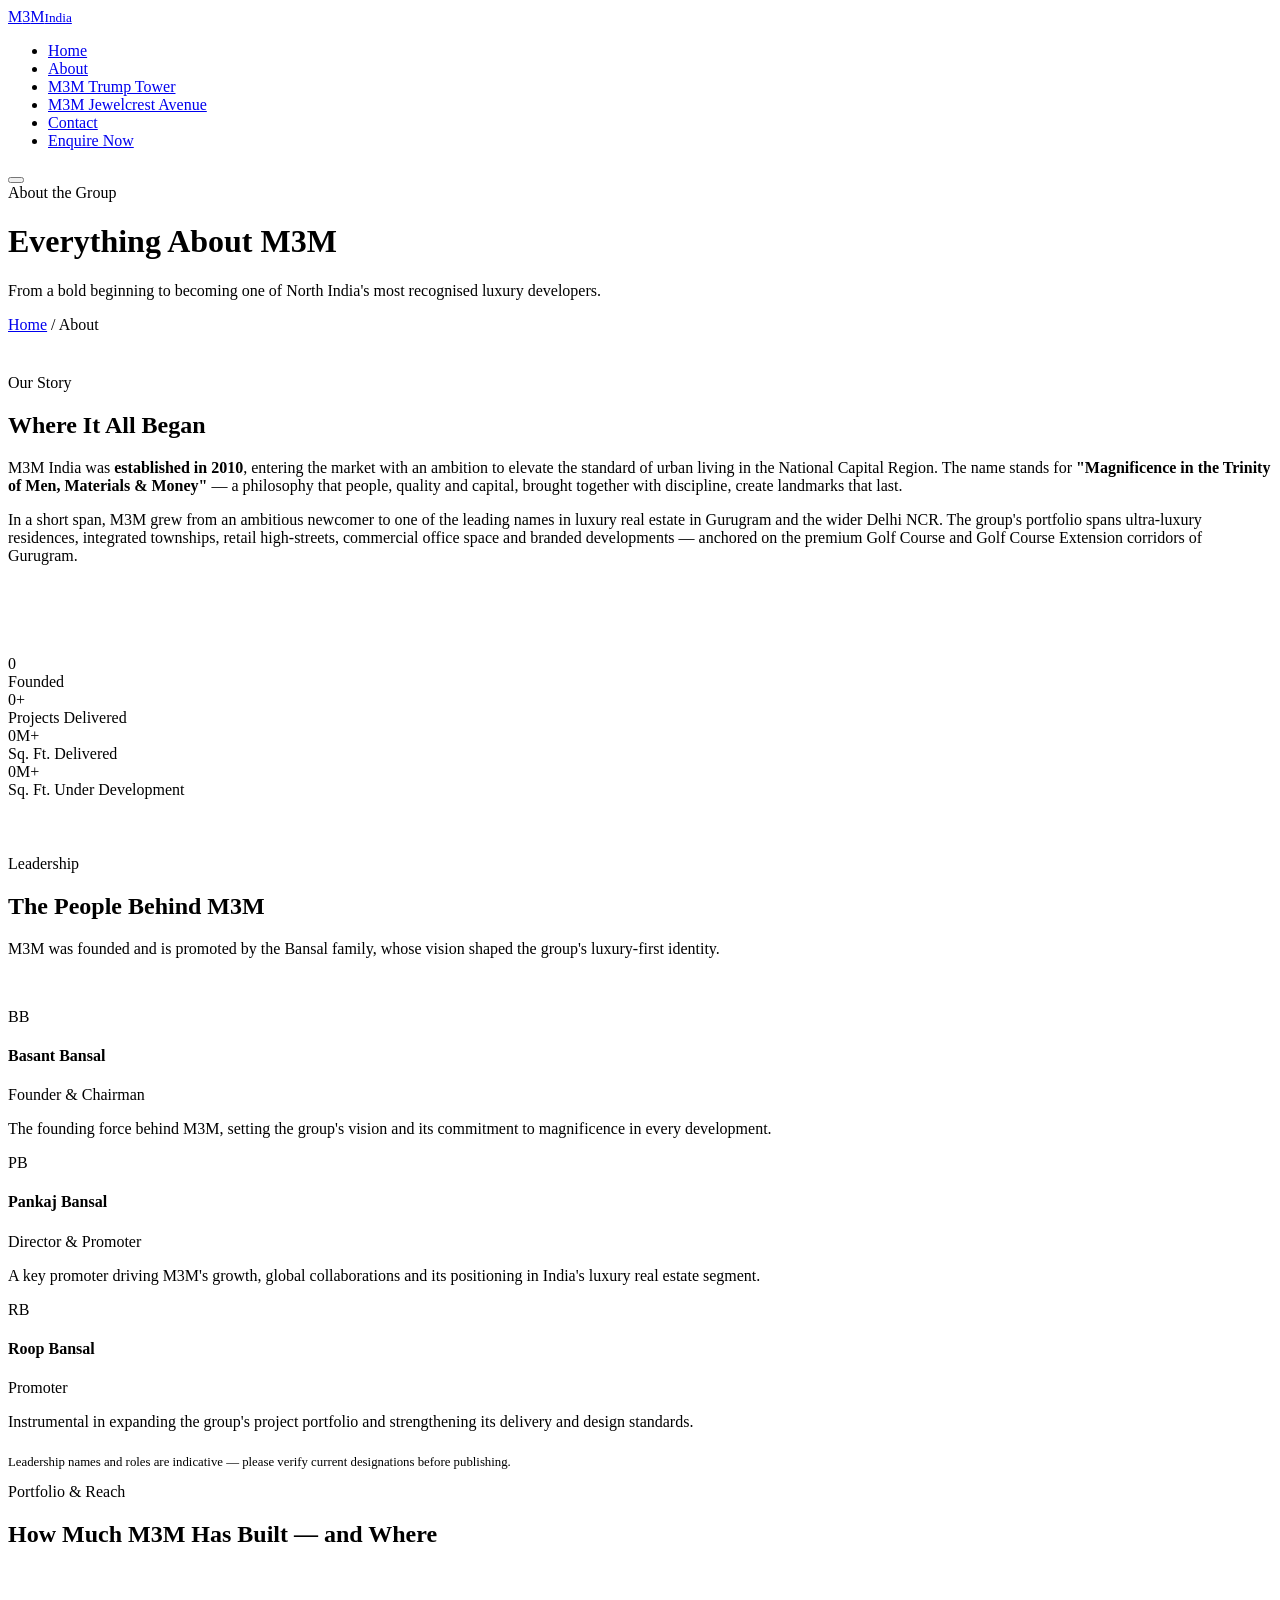
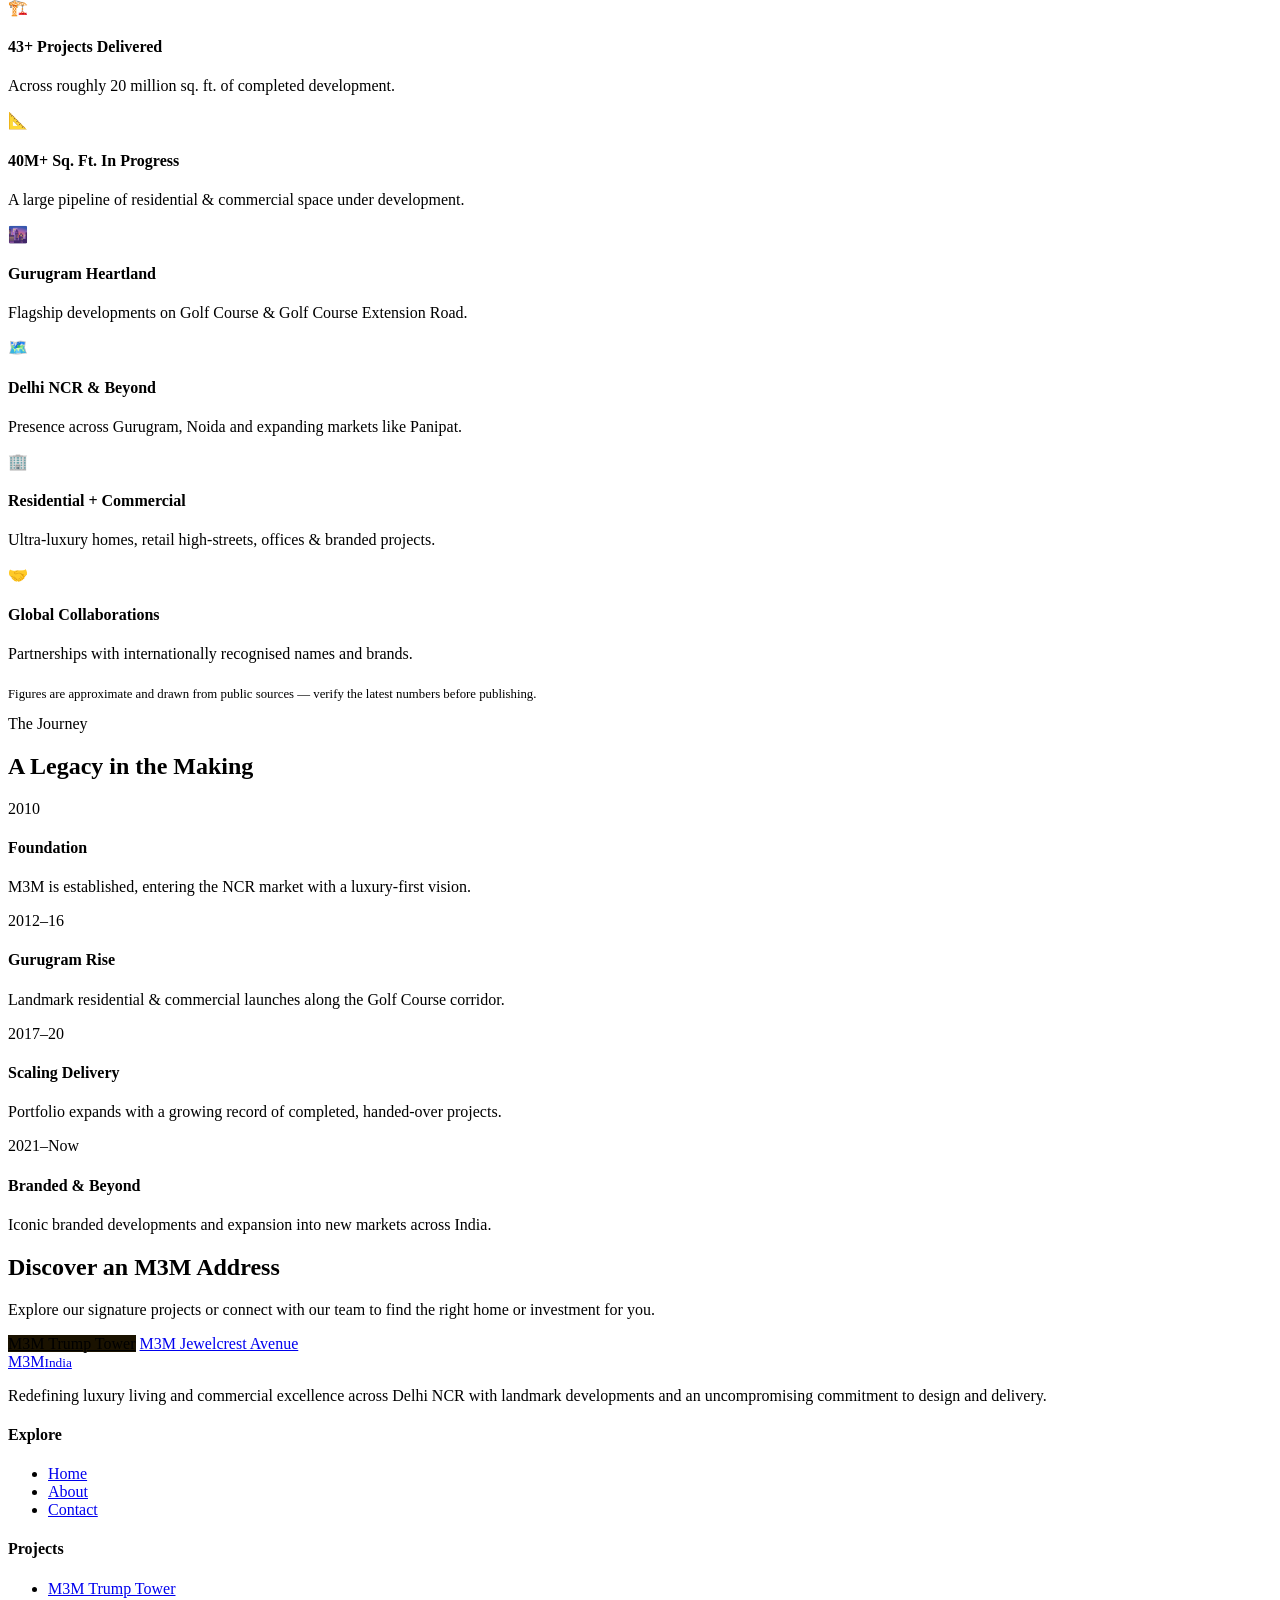
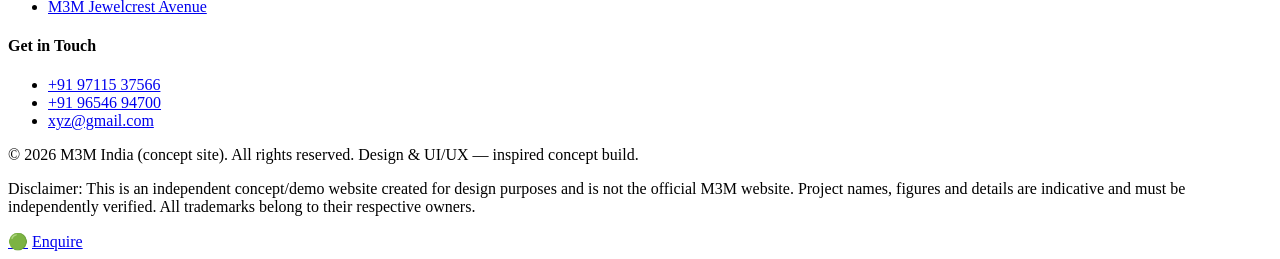
==== about.html @ ecceba9b "Add files via upload" ====
<!DOCTYPE html>
<html lang="en-IN">
<head>
  <meta charset="UTF-8" />
  <meta name="viewport" content="width=device-width, initial-scale=1.0" />
  <title>About M3M — Our Story, Legacy &amp; Leadership</title>
  <meta name="description" content="The M3M story — founded in 2010, its founders, philosophy, project portfolio and presence across Delhi NCR and beyond." />
  <link rel="preconnect" href="https://fonts.googleapis.com" />
  <link rel="preconnect" href="https://fonts.gstatic.com" crossorigin />
  <link href="https://fonts.googleapis.com/css2?family=Playfair+Display:wght@500;600;700&family=Poppins:wght@300;400;500;600;700&display=swap" rel="stylesheet" />
  <link rel="stylesheet" href="css/style.css" />
</head>
<body>

  <nav class="nav">
    <div class="container">
      <a href="index.html" class="logo"><span class="m">M</span><span class="three">3</span><span class="m">M</span><small>India</small></a>
      <ul class="nav-links">
        <li><a href="index.html">Home</a></li>
        <li><a href="about.html" class="active">About</a></li>
        <li><a href="trump-tower.html">M3M Trump Tower</a></li>
        <li><a href="jewelcrest.html">M3M Jewelcrest Avenue</a></li>
        <li><a href="contact.html">Contact</a></li>
        <li><a href="contact.html" class="btn btn-gold nav-cta">Enquire Now</a></li>
      </ul>
      <button class="hamburger" aria-label="Menu"><span></span><span></span><span></span></button>
    </div>
  </nav>

  <header class="page-hero">
    <div class="hero-bg"></div>
    <div class="hero-orb o1"></div>
    <div class="container">
      <span class="eyebrow reveal">About the Group</span>
      <h1 class="reveal d1">Everything About <span class="text-gold">M3M</span></h1>
      <p class="lead reveal d2" style="margin-top:16px;">From a bold beginning to becoming one of North India's most recognised luxury developers.</p>
      <div class="breadcrumb reveal d3"><a href="index.html">Home</a> / About</div>
    </div>
  </header>

  <!-- STORY -->
  <section class="section" style="padding-top:40px;">
    <div class="container split">
      <div class="reveal">
        <span class="eyebrow">Our Story</span>
        <h2 class="section-title">Where It All Began</h2>
        <div class="gold-line"></div>
        <p class="lead">M3M India was <strong class="text-gold">established in 2010</strong>, entering the market with an ambition to elevate the standard of urban living in the National Capital Region. The name stands for <strong class="text-gold">"Magnificence in the Trinity of Men, Materials &amp; Money"</strong> — a philosophy that people, quality and capital, brought together with discipline, create landmarks that last.</p>
        <p style="margin-top:16px;">In a short span, M3M grew from an ambitious newcomer to one of the leading names in luxury real estate in Gurugram and the wider Delhi NCR. The group's portfolio spans ultra-luxury residences, integrated townships, retail high-streets, commercial office space and branded developments — anchored on the premium Golf Course and Golf Course Extension corridors of Gurugram.</p>
      </div>
      <div class="visual reveal d2 ph-a">
        <div class="visual-frame"></div>
        <span style="z-index:2; color:rgba(255,255,255,.45); letter-spacing:2px; text-transform:uppercase; font-size:.8rem;">Est. 2010 • Gurugram</span>
      </div>
    </div>
  </section>

  <!-- STATS -->
  <section class="stats" style="padding:56px 0;">
    <div class="container">
      <div class="stats-grid">
        <div class="stat reveal"><div class="num"><span data-count="2010">0</span></div><div class="label">Founded</div></div>
        <div class="stat reveal d1"><div class="num"><span data-count="43">0</span>+</div><div class="label">Projects Delivered</div></div>
        <div class="stat reveal d2"><div class="num"><span data-count="20">0</span>M+</div><div class="label">Sq. Ft. Delivered</div></div>
        <div class="stat reveal d3"><div class="num"><span data-count="40">0</span>M+</div><div class="label">Sq. Ft. Under Development</div></div>
      </div>
    </div>
  </section>

  <!-- LEADERSHIP -->
  <section class="section">
    <div class="container">
      <div class="center reveal" style="margin-bottom:50px;">
        <span class="eyebrow">Leadership</span>
        <h2 class="section-title">The People Behind M3M</h2>
        <div class="gold-line"></div>
        <p class="lead center" style="margin-inline:auto;">M3M was founded and is promoted by the Bansal family, whose vision shaped the group's luxury-first identity.</p>
      </div>
      <div class="grid cols-3">
        <div class="leader-card reveal">
          <div class="leader-avatar">BB</div>
          <h4>Basant Bansal</h4>
          <div class="role">Founder &amp; Chairman</div>
          <p>The founding force behind M3M, setting the group's vision and its commitment to magnificence in every development.</p>
        </div>
        <div class="leader-card reveal d1">
          <div class="leader-avatar">PB</div>
          <h4>Pankaj Bansal</h4>
          <div class="role">Director &amp; Promoter</div>
          <p>A key promoter driving M3M's growth, global collaborations and its positioning in India's luxury real estate segment.</p>
        </div>
        <div class="leader-card reveal d2">
          <div class="leader-avatar">RB</div>
          <h4>Roop Bansal</h4>
          <div class="role">Promoter</div>
          <p>Instrumental in expanding the group's project portfolio and strengthening its delivery and design standards.</p>
        </div>
      </div>
      <p class="center" style="font-size:.8rem;color:var(--grey);margin-top:24px;">Leadership names and roles are indicative — please verify current designations before publishing.</p>
    </div>
  </section>

  <!-- PORTFOLIO / REACH -->
  <section class="section" style="background:var(--charcoal);">
    <div class="container">
      <div class="center reveal" style="margin-bottom:50px;">
        <span class="eyebrow">Portfolio &amp; Reach</span>
        <h2 class="section-title">How Much M3M Has Built — and Where</h2>
        <div class="gold-line"></div>
      </div>
      <div class="grid cols-3">
        <div class="amen reveal"><div class="ico">🏗️</div><h4>43+ Projects Delivered</h4><p>Across roughly 20 million sq. ft. of completed development.</p></div>
        <div class="amen reveal d1"><div class="ico">📐</div><h4>40M+ Sq. Ft. In Progress</h4><p>A large pipeline of residential &amp; commercial space under development.</p></div>
        <div class="amen reveal d2"><div class="ico">🌆</div><h4>Gurugram Heartland</h4><p>Flagship developments on Golf Course &amp; Golf Course Extension Road.</p></div>
        <div class="amen reveal"><div class="ico">🗺️</div><h4>Delhi NCR &amp; Beyond</h4><p>Presence across Gurugram, Noida and expanding markets like Panipat.</p></div>
        <div class="amen reveal d1"><div class="ico">🏢</div><h4>Residential + Commercial</h4><p>Ultra-luxury homes, retail high-streets, offices &amp; branded projects.</p></div>
        <div class="amen reveal d2"><div class="ico">🤝</div><h4>Global Collaborations</h4><p>Partnerships with internationally recognised names and brands.</p></div>
      </div>
      <p class="center" style="font-size:.8rem;color:var(--grey);margin-top:24px;">Figures are approximate and drawn from public sources — verify the latest numbers before publishing.</p>
    </div>
  </section>

  <!-- TIMELINE -->
  <section class="section">
    <div class="container">
      <div class="center reveal" style="margin-bottom:20px;">
        <span class="eyebrow">The Journey</span>
        <h2 class="section-title">A Legacy in the Making</h2>
        <div class="gold-line"></div>
      </div>
      <div class="timeline">
        <div class="tl-item reveal"><div class="tl-year">2010</div><div class="tl-body"><h4>Foundation</h4><p>M3M is established, entering the NCR market with a luxury-first vision.</p></div></div>
        <div class="tl-item reveal d1"><div class="tl-year">2012–16</div><div class="tl-body"><h4>Gurugram Rise</h4><p>Landmark residential &amp; commercial launches along the Golf Course corridor.</p></div></div>
        <div class="tl-item reveal d2"><div class="tl-year">2017–20</div><div class="tl-body"><h4>Scaling Delivery</h4><p>Portfolio expands with a growing record of completed, handed-over projects.</p></div></div>
        <div class="tl-item reveal d3"><div class="tl-year">2021–Now</div><div class="tl-body"><h4>Branded &amp; Beyond</h4><p>Iconic branded developments and expansion into new markets across India.</p></div></div>
      </div>
    </div>
  </section>

  <section class="section" style="padding-top:0;">
    <div class="container reveal">
      <div class="cta-band">
        <h2>Discover an M3M Address</h2>
        <p>Explore our signature projects or connect with our team to find the right home or investment for you.</p>
        <div class="hero-actions" style="justify-content:center;">
          <a href="trump-tower.html" class="btn" style="background:#1a1200;color:var(--gold-light);">M3M Trump Tower</a>
          <a href="jewelcrest.html" class="btn btn-ghost">M3M Jewelcrest Avenue</a>
        </div>
      </div>
    </div>
  </section>

  <footer class="footer">
    <div class="container footer-grid">
      <div>
        <a href="index.html" class="logo"><span class="m">M</span><span class="three">3</span><span class="m">M</span><small>India</small></a>
        <p class="about">Redefining luxury living and commercial excellence across Delhi NCR with landmark developments and an uncompromising commitment to design and delivery.</p>
      </div>
      <div><h4>Explore</h4><ul><li><a href="index.html">Home</a></li><li><a href="about.html">About</a></li><li><a href="contact.html">Contact</a></li></ul></div>
      <div><h4>Projects</h4><ul><li><a href="trump-tower.html">M3M Trump Tower</a></li><li><a href="jewelcrest.html">M3M Jewelcrest Avenue</a></li></ul></div>
      <div><h4>Get in Touch</h4><ul><li><a href="tel:+919711537566">+91 97115 37566</a></li><li><a href="tel:+919654694700">+91 96546 94700</a></li><li><a href="mailto:xyz@gmail.com">xyz@gmail.com</a></li></ul></div>
    </div>
    <div class="container footer-bottom">
      <span>© 2026 M3M India (concept site). All rights reserved.</span>
      <span>Design &amp; UI/UX — inspired concept build.</span>
    </div>
  </footer>
  <div class="disclaimer"><div class="container"><p>Disclaimer: This is an independent concept/demo website created for design purposes and is not the official M3M website. Project names, figures and details are indicative and must be independently verified. All trademarks belong to their respective owners.</p></div></div>

  <div class="float-enquire">
    <a href="#" class="fab fab-wa fab-pulse" aria-label="WhatsApp">🟢</a>
    <a href="contact.html" class="fab fab-enquire">Enquire</a>
  </div>

  <script src="js/main.js"></script>
</body>
</html>
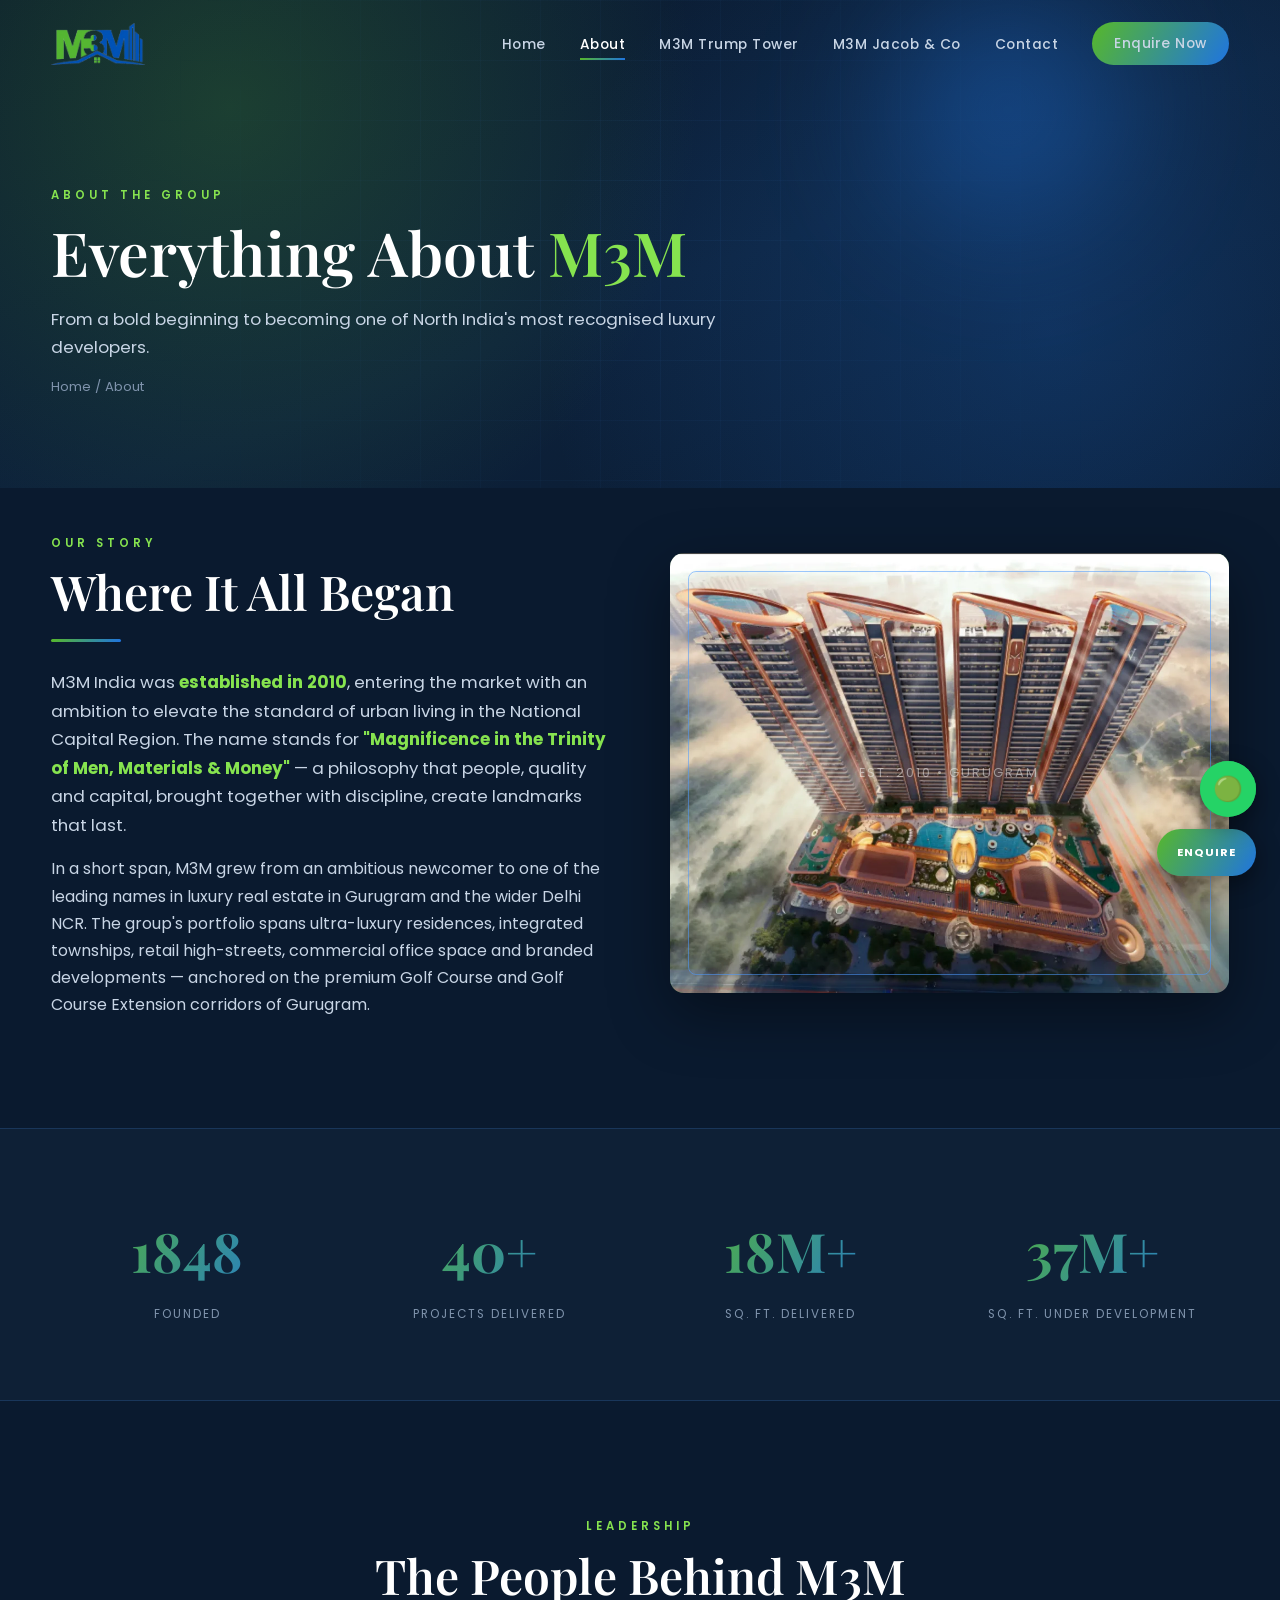
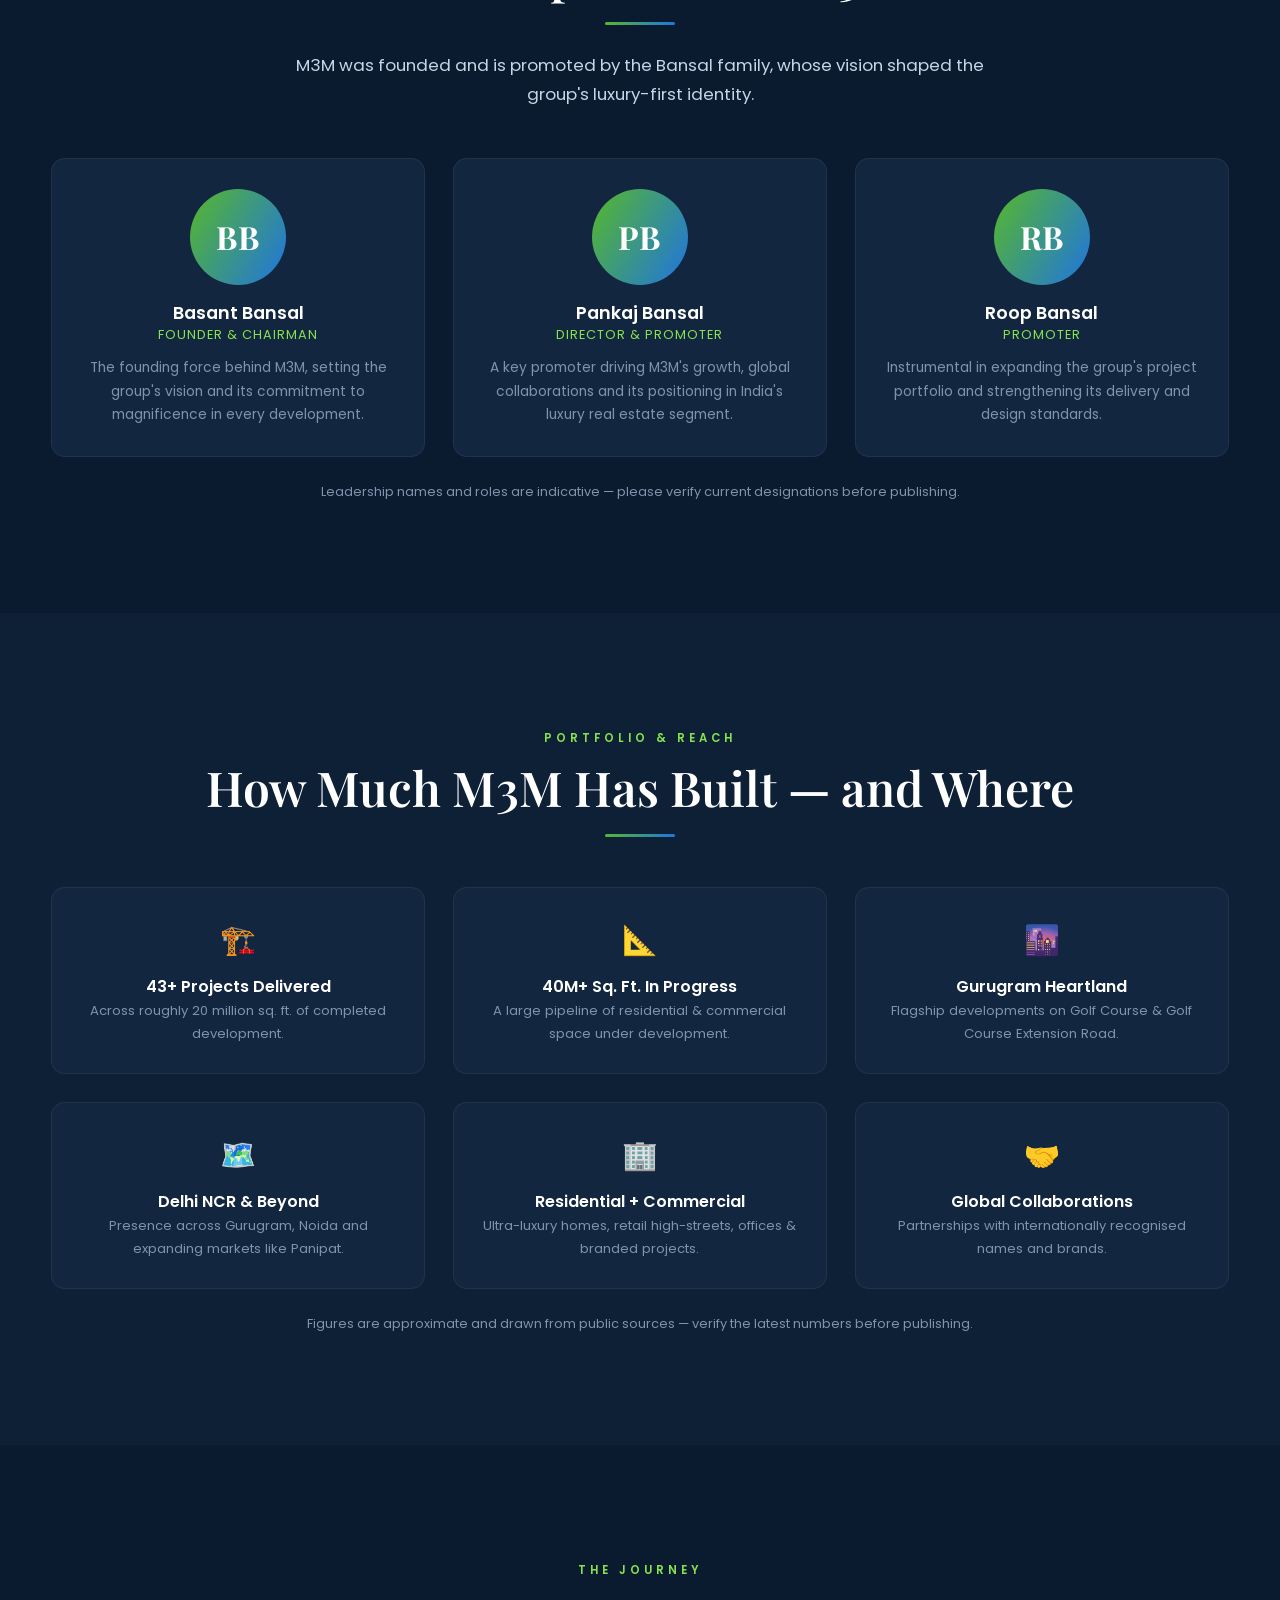
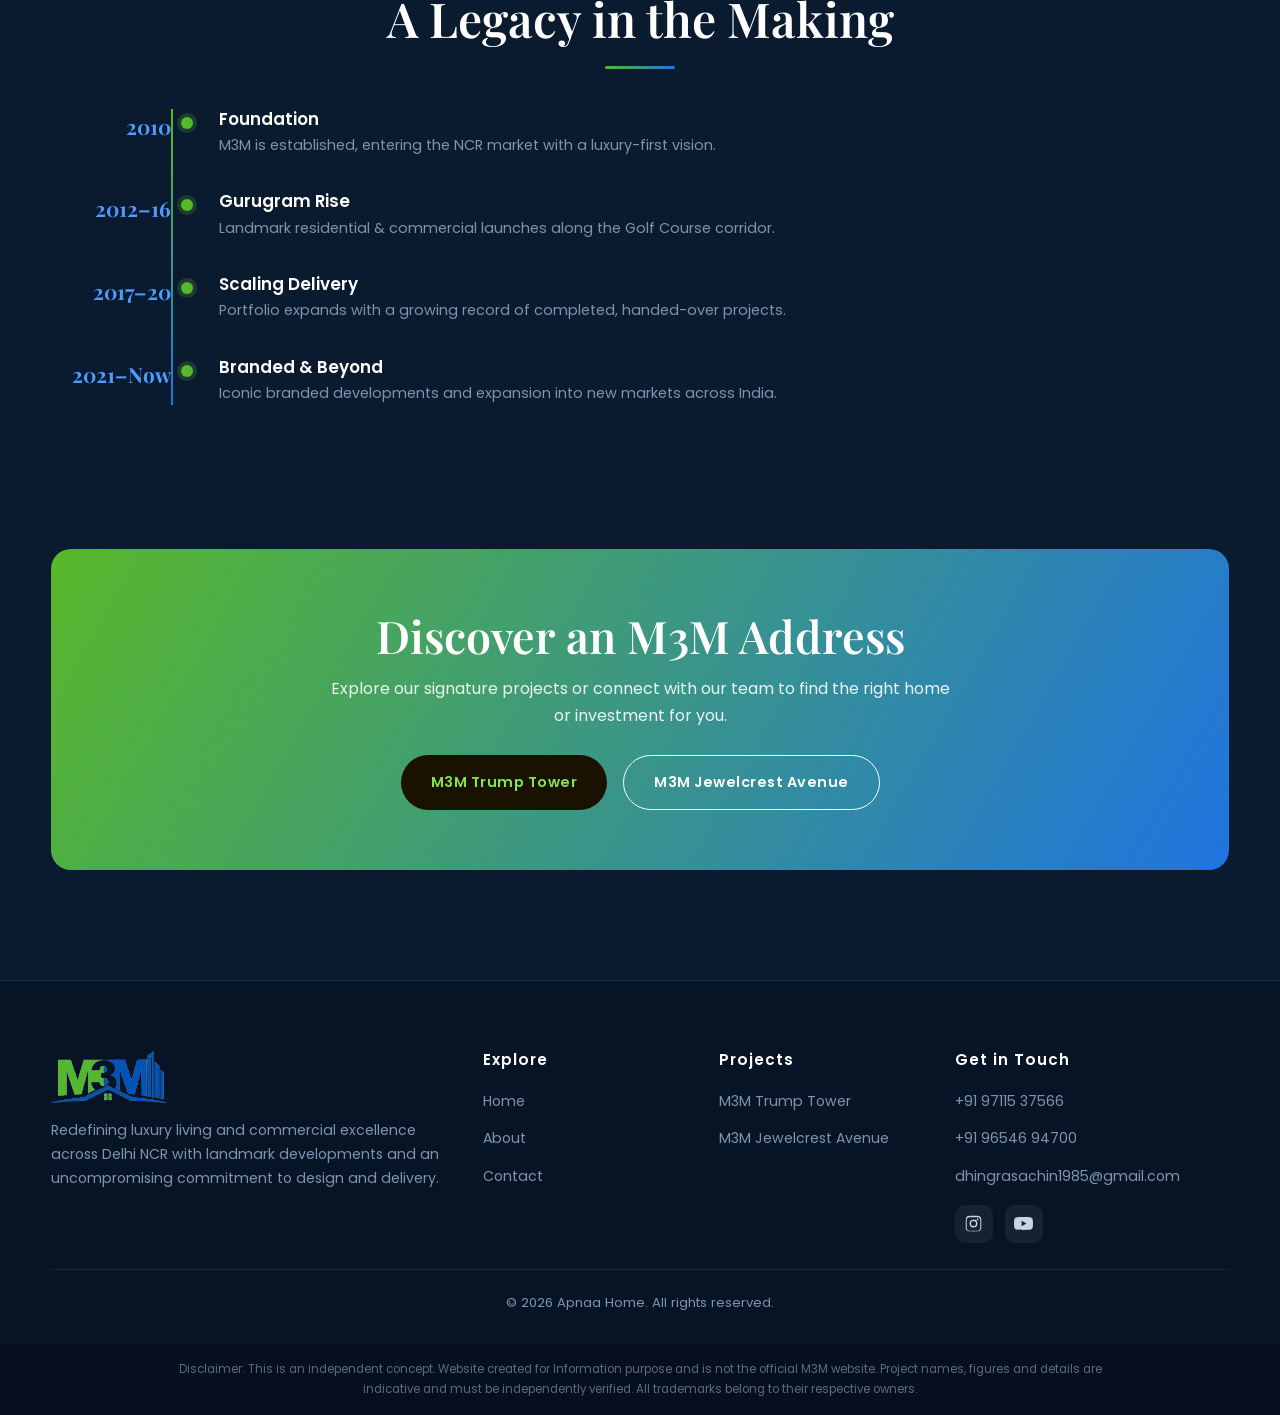
==== commit 710302f3: "Add files via upload" ====
--- a/about.html
+++ b/about.html
@@ -8,18 +8,22 @@
   <link rel="preconnect" href="https://fonts.googleapis.com" />
   <link rel="preconnect" href="https://fonts.gstatic.com" crossorigin />
   <link href="https://fonts.googleapis.com/css2?family=Playfair+Display:wght@500;600;700&family=Poppins:wght@300;400;500;600;700&display=swap" rel="stylesheet" />
+  <link rel="icon" href="asset/favicon.ico" sizes="any" />
+  <link rel="icon" type="image/png" sizes="32x32" href="asset/favicon-32.png" />
+  <link rel="icon" type="image/png" sizes="16x16" href="asset/favicon-16.png" />
+  <link rel="apple-touch-icon" sizes="180x180" href="asset/favicon-180.png" />
   <link rel="stylesheet" href="css/style.css" />
 </head>
 <body>
 
   <nav class="nav">
     <div class="container">
-      <a href="index.html" class="logo"><span class="m">M</span><span class="three">3</span><span class="m">M</span><small>India</small></a>
+      <a href="index.html" class="logo"><img class="logo-img" src="asset/logo.png" alt="m3mrealestates.com — Find, Invest, Grow" /></a>
       <ul class="nav-links">
         <li><a href="index.html">Home</a></li>
         <li><a href="about.html" class="active">About</a></li>
         <li><a href="trump-tower.html">M3M Trump Tower</a></li>
-        <li><a href="jewelcrest.html">M3M Jewelcrest Avenue</a></li>
+        <li><a href="jewelcrest.html">M3M Jacob &amp; Co</a></li>
         <li><a href="contact.html">Contact</a></li>
         <li><a href="contact.html" class="btn btn-gold nav-cta">Enquire Now</a></li>
       </ul>
@@ -49,6 +53,7 @@
         <p style="margin-top:16px;">In a short span, M3M grew from an ambitious newcomer to one of the leading names in luxury real estate in Gurugram and the wider Delhi NCR. The group's portfolio spans ultra-luxury residences, integrated townships, retail high-streets, commercial office space and branded developments — anchored on the premium Golf Course and Golf Course Extension corridors of Gurugram.</p>
       </div>
       <div class="visual reveal d2 ph-a">
+        <img src="asset/trump-towers-hero.webp" alt="M3M iconic development" style="position:absolute;inset:0;width:100%;height:100%;object-fit:cover;z-index:1;" onerror="this.style.display='none'" />
         <div class="visual-frame"></div>
         <span style="z-index:2; color:rgba(255,255,255,.45); letter-spacing:2px; text-transform:uppercase; font-size:.8rem;">Est. 2010 • Gurugram</span>
       </div>
@@ -153,19 +158,16 @@
   <footer class="footer">
     <div class="container footer-grid">
       <div>
-        <a href="index.html" class="logo"><span class="m">M</span><span class="three">3</span><span class="m">M</span><small>India</small></a>
+        <a href="index.html" class="logo"><img class="logo-img" src="asset/logo.png" alt="m3mrealestates.com — Find, Invest, Grow" /></a>
         <p class="about">Redefining luxury living and commercial excellence across Delhi NCR with landmark developments and an uncompromising commitment to design and delivery.</p>
       </div>
       <div><h4>Explore</h4><ul><li><a href="index.html">Home</a></li><li><a href="about.html">About</a></li><li><a href="contact.html">Contact</a></li></ul></div>
       <div><h4>Projects</h4><ul><li><a href="trump-tower.html">M3M Trump Tower</a></li><li><a href="jewelcrest.html">M3M Jewelcrest Avenue</a></li></ul></div>
-      <div><h4>Get in Touch</h4><ul><li><a href="tel:+919711537566">+91 97115 37566</a></li><li><a href="tel:+919654694700">+91 96546 94700</a></li><li><a href="mailto:xyz@gmail.com">xyz@gmail.com</a></li></ul></div>
+      <div><h4>Get in Touch</h4><ul><li><a href="tel:+919711537566">+91 97115 37566</a></li><li><a href="tel:+919654694700">+91 96546 94700</a></li><li><a href="mailto:dhingrasachin1985@gmail.com">dhingrasachin1985@gmail.com</a></li></ul><div class="social"><a href="https://www.instagram.com/apnaa_home/" target="_blank" rel="noopener" aria-label="Instagram"><svg viewBox="0 0 24 24"><path d="M12 2.2c3.2 0 3.6 0 4.9.07 1.2.05 1.8.25 2.2.42.6.2 1 .5 1.4.9.4.4.7.8.9 1.4.17.4.37 1 .42 2.2.06 1.3.07 1.7.07 4.9s0 3.6-.07 4.9c-.05 1.2-.25 1.8-.42 2.2-.2.6-.5 1-.9 1.4-.4.4-.8.7-1.4.9-.4.17-1 .37-2.2.42-1.3.06-1.7.07-4.9.07s-3.6 0-4.9-.07c-1.2-.05-1.8-.25-2.2-.42-.6-.2-1-.5-1.4-.9-.4-.4-.7-.8-.9-1.4-.17-.4-.37-1-.42-2.2C2.21 15.6 2.2 15.2 2.2 12s0-3.6.07-4.9c.05-1.2.25-1.8.42-2.2.2-.6.5-1 .9-1.4.4-.4.8-.7 1.4-.9.4-.17 1-.37 2.2-.42C8.4 2.21 8.8 2.2 12 2.2zm0 1.8c-3.15 0-3.5.01-4.75.07-.9.04-1.4.2-1.7.32-.43.17-.74.37-1.06.7-.32.32-.52.63-.7 1.06-.12.3-.28.8-.32 1.7-.06 1.25-.07 1.6-.07 4.75s.01 3.5.07 4.75c.04.9.2 1.4.32 1.7.17.43.37.74.7 1.06.32.32.63.52 1.06.7.3.12.8.28 1.7.32 1.25.06 1.6.07 4.75.07s3.5-.01 4.75-.07c.9-.04 1.4-.2 1.7-.32.43-.17.74-.37 1.06-.7.32-.32.52-.63.7-1.06.12-.3.28-.8.32-1.7.06-1.25.07-1.6.07-4.75s-.01-3.5-.07-4.75c-.04-.9-.2-1.4-.32-1.7a2.85 2.85 0 0 0-.7-1.06 2.85 2.85 0 0 0-1.06-.7c-.3-.12-.8-.28-1.7-.32C15.5 4.01 15.15 4 12 4zm0 3.06A4.94 4.94 0 1 1 12 17a4.94 4.94 0 0 1 0-9.88zm0 8.14A3.2 3.2 0 1 0 12 8.8a3.2 3.2 0 0 0 0 6.4zm6.3-8.34a1.15 1.15 0 1 1-2.3 0 1.15 1.15 0 0 1 2.3 0z"/></svg></a><a href="https://www.youtube.com/@Apnaa_home" target="_blank" rel="noopener" aria-label="YouTube"><svg viewBox="0 0 24 24"><path d="M23.5 6.5a3 3 0 0 0-2.1-2.1C19.5 3.9 12 3.9 12 3.9s-7.5 0-9.4.5A3 3 0 0 0 .5 6.5 31.3 31.3 0 0 0 0 12a31.3 31.3 0 0 0 .5 5.5 3 3 0 0 0 2.1 2.1c1.9.5 9.4.5 9.4.5s7.5 0 9.4-.5a3 3 0 0 0 2.1-2.1A31.3 31.3 0 0 0 24 12a31.3 31.3 0 0 0-.5-5.5zM9.6 15.6V8.4l6.2 3.6-6.2 3.6z"/></svg></a></div></div>
     </div>
-    <div class="container footer-bottom">
-      <span>© 2026 M3M India (concept site). All rights reserved.</span>
-      <span>Design &amp; UI/UX — inspired concept build.</span>
-    </div>
+<div class="container" style="text-align:center;padding-top:22px;margin-top:26px;border-top:1px solid rgba(255,255,255,.07);color:var(--grey);font-size:.82rem;">© 2026 Apnaa Home. All rights reserved.</div>
   </footer>
-  <div class="disclaimer"><div class="container"><p>Disclaimer: This is an independent concept/demo website created for design purposes and is not the official M3M website. Project names, figures and details are indicative and must be independently verified. All trademarks belong to their respective owners.</p></div></div>
+  <div class="disclaimer"><div class="container"><p>Disclaimer: This is an independent concept. Website created for Information purpose and is not the official M3M website. Project names, figures and details are indicative and must be independently verified. All trademarks belong to their respective owners.</p></div></div>
 
   <div class="float-enquire">
     <a href="#" class="fab fab-wa fab-pulse" aria-label="WhatsApp">🟢</a>
--- a/css/style.css
+++ b/css/style.css
@@ -0,0 +1,326 @@
+/* ============================================================
+   M3M Real Estates — Green + Blue brand theme
+   Palette matched to the m3mrealestates.com logo
+   (leaf green, brand blue, deep navy).
+   ============================================================ */
+
+:root {
+  /* Brand */
+  --green: #57b82a;
+  --green-light: #86e34f;
+  --green-deep: #3d9418;
+  --blue: #1f74e0;
+  --blue-light: #4f9bff;
+  --blue-deep: #155bb5;
+  --navy: #0a1a2f;
+
+  /* Legacy accent names kept so all rules recolor at once.
+     --gold* now carry the brand's blue/green so nothing else needs editing. */
+  --gold: #2f86e0;            /* primary accent (blue) */
+  --gold-light: #86e34f;      /* light accent (green) */
+  --gold-deep: #155bb5;
+
+  /* Surfaces */
+  --black: #0a1a2f;
+  --charcoal: #0e2036;
+  --charcoal-2: #13263f;
+  --grey: #7f93ac;
+  --grey-light: #c8d5e5;
+  --white: #ffffff;
+  --cream: #eef5ff;
+
+  --shadow: 0 20px 60px rgba(0, 0, 0, 0.42);
+  --gold-grad: linear-gradient(120deg, #3d9418 0%, #57b82a 42%, #1f74e0 100%);
+  --brand-grad: linear-gradient(120deg, #57b82a 0%, #1f74e0 100%);
+  --radius: 14px;
+  --ease: cubic-bezier(0.22, 1, 0.36, 1);
+}
+
+* { margin: 0; padding: 0; box-sizing: border-box; }
+html { scroll-behavior: smooth; }
+body {
+  font-family: 'Poppins', system-ui, sans-serif;
+  background: var(--black); color: var(--grey-light);
+  line-height: 1.7; overflow-x: hidden;
+}
+h1, h2, h3, h4 { font-family: 'Playfair Display', serif; color: var(--white); line-height: 1.2; font-weight: 600; }
+a { text-decoration: none; color: inherit; }
+img { max-width: 100%; display: block; }
+
+.container { width: min(1200px, 92%); margin-inline: auto; }
+.section { padding: 110px 0; position: relative; }
+.text-gold { color: var(--green-light); }
+.gold-line { width: 70px; height: 3px; background: var(--brand-grad); border-radius: 3px; margin: 18px 0 26px; }
+.center { text-align: center; }
+.center .gold-line { margin-inline: auto; }
+.eyebrow { text-transform: uppercase; letter-spacing: 4px; font-size: 0.72rem; color: var(--green-light); font-weight: 600; margin-bottom: 10px; display: inline-block; }
+.section-title { font-size: clamp(1.9rem, 4vw, 3rem); }
+.lead { color: var(--grey-light); font-size: 1.05rem; max-width: 720px; }
+
+/* Buttons */
+.btn { display: inline-flex; align-items: center; gap: 10px; padding: 14px 30px; border-radius: 50px; font-weight: 600; font-size: 0.9rem; letter-spacing: 0.5px; cursor: pointer; border: none; transition: transform .35s var(--ease), box-shadow .35s var(--ease); position: relative; overflow: hidden; }
+.btn-gold { background: var(--brand-grad); color: #ffffff; }
+.btn-gold:hover { transform: translateY(-3px); box-shadow: 0 12px 30px rgba(31,116,224,.45); }
+.btn-ghost { background: transparent; color: var(--white); border: 1.5px solid rgba(79,155,255,.6); }
+.btn-ghost:hover { background: var(--blue); color: #ffffff; transform: translateY(-3px); border-color: var(--blue); }
+.btn-wa { background: #25d366; color: #05320f; }
+.btn-wa:hover { transform: translateY(-3px); box-shadow: 0 12px 30px rgba(37,211,102,.4); }
+
+.logo-img { height:42px; width:auto; display:block; transition:transform .3s var(--ease); }
+.logo:hover .logo-img { transform:translateY(-1px); }
+.footer .logo-img { height:52px; }
+@media (max-width:560px){ .logo-img{ height:34px; } }
+
+/* Navbar */
+.nav { position: fixed; top: 0; left: 0; width: 100%; z-index: 1000; padding: 22px 0; transition: all .4s var(--ease); }
+.nav.scrolled { background: rgba(8,20,36,.94); backdrop-filter: blur(14px); padding: 14px 0; box-shadow: 0 8px 30px rgba(0,0,0,.4); }
+.nav .container { display: flex; align-items: center; justify-content: space-between; }
+.logo { display: flex; align-items: baseline; gap: 3px; font-family: 'Playfair Display', serif; }
+.logo .m { font-size: 1.9rem; font-weight: 700; color: var(--green); letter-spacing: 1px; }
+.logo .m:last-of-type { color: var(--blue-light); }
+.logo .three { font-size: 1.9rem; font-weight: 700; color: var(--blue-light); }
+.logo small { color: var(--grey); letter-spacing: 3px; font-size: .6rem; margin-left: 6px; text-transform: uppercase; font-family: 'Poppins'; }
+.nav-links { display: flex; align-items: center; gap: 34px; list-style: none; }
+.nav-links a { font-size: .86rem; font-weight: 500; letter-spacing: .5px; color: var(--grey-light); position: relative; padding: 4px 0; transition: color .3s; }
+.nav-links a::after { content: ''; position: absolute; left: 0; bottom: -2px; width: 0; height: 2px; background: var(--brand-grad); transition: width .35s var(--ease); }
+.nav-links a:hover, .nav-links a.active { color: var(--white); }
+.nav-links a:hover::after, .nav-links a.active::after { width: 100%; }
+.nav-cta { padding: 10px 22px !important; }
+.hamburger { display: none; flex-direction: column; gap: 5px; cursor: pointer; background: none; border: none; }
+.hamburger span { width: 26px; height: 2px; background: var(--white); transition: .3s; }
+.hamburger.open span:nth-child(1) { transform: translateY(7px) rotate(45deg); }
+.hamburger.open span:nth-child(2) { opacity: 0; }
+.hamburger.open span:nth-child(3) { transform: translateY(-7px) rotate(-45deg); }
+
+/* Hero */
+.hero { min-height: 100vh; display: flex; align-items: center; position: relative; overflow: hidden; padding-top: 90px; }
+.hero-bg { position: absolute; inset: 0; z-index: -2; background: radial-gradient(circle at 18% 22%, rgba(87,184,42,.22), transparent 42%), radial-gradient(circle at 82% 68%, rgba(31,116,224,.24), transparent 46%), linear-gradient(160deg, #0a1a2f 0%, #0d223c 55%, #0a1a2f 100%); }
+.hero-bg::before { content: ''; position: absolute; inset: 0; background-image: linear-gradient(rgba(79,155,255,.06) 1px, transparent 1px), linear-gradient(90deg, rgba(79,155,255,.06) 1px, transparent 1px); background-size: 60px 60px; mask-image: radial-gradient(circle at center, black, transparent 75%); }
+.hero-orb { position: absolute; border-radius: 50%; filter: blur(60px); opacity: .5; z-index: -1; animation: float 9s ease-in-out infinite; }
+.hero-orb.o1 { width: 340px; height: 340px; top: -60px; right: 8%; background: radial-gradient(circle, var(--blue), transparent 70%); }
+.hero-orb.o2 { width: 240px; height: 240px; bottom: 5%; left: -40px; animation-delay: -3s; opacity:.45; background: radial-gradient(circle, var(--green), transparent 70%); }
+@keyframes float { 0%,100% { transform: translateY(0) } 50% { transform: translateY(-28px) } }
+.hero-content { max-width: 760px; }
+.hero h1 { font-size: clamp(2.4rem, 6vw, 4.6rem); margin-bottom: 22px; }
+.hero h1 .shine { background: var(--brand-grad); -webkit-background-clip: text; background-clip: text; -webkit-text-fill-color: transparent; }
+.hero p { font-size: 1.15rem; margin-bottom: 34px; max-width: 620px; }
+.hero-actions { display: flex; gap: 16px; flex-wrap: wrap; }
+.scroll-cue { position: absolute; bottom: 32px; left: 50%; transform: translateX(-50%); color: var(--grey); font-size: .72rem; letter-spacing: 3px; text-transform: uppercase; display: flex; flex-direction: column; align-items: center; gap: 8px; }
+.scroll-cue .mouse { width: 22px; height: 36px; border: 2px solid var(--blue-light); border-radius: 12px; position: relative; }
+.scroll-cue .mouse::after { content:''; position:absolute; top:7px; left:50%; transform:translateX(-50%); width:4px; height:7px; background:var(--green-light); border-radius:2px; animation: wheel 1.6s infinite; }
+@keyframes wheel { 0%{opacity:1;top:7px} 100%{opacity:0;top:18px} }
+
+/* Reveal */
+.reveal { opacity: 0; transform: translateY(40px); transition: opacity .8s var(--ease), transform .8s var(--ease); }
+.reveal.show { opacity: 1; transform: none; }
+.reveal.d1 { transition-delay: .1s; }
+.reveal.d2 { transition-delay: .2s; }
+.reveal.d3 { transition-delay: .3s; }
+.reveal.d4 { transition-delay: .4s; }
+
+/* Stats */
+.stats { background: var(--charcoal); border-top: 1px solid rgba(79,155,255,.18); border-bottom: 1px solid rgba(79,155,255,.18); }
+.stats-grid { display: grid; grid-template-columns: repeat(4, 1fr); gap: 30px; }
+.stat { text-align: center; padding: 20px; }
+.stat .num { font-family: 'Playfair Display', serif; font-size: clamp(2.2rem,5vw,3.4rem); background: var(--brand-grad); -webkit-background-clip: text; background-clip: text; -webkit-text-fill-color: transparent; font-weight: 700; }
+.stat .label { text-transform: uppercase; letter-spacing: 2px; font-size: .74rem; color: var(--grey); margin-top: 6px; }
+
+/* Grid / cards */
+.grid { display: grid; gap: 28px; }
+.grid.cols-3 { grid-template-columns: repeat(3, 1fr); }
+.grid.cols-2 { grid-template-columns: repeat(2, 1fr); }
+.project-card { background: var(--charcoal-2); border-radius: var(--radius); overflow: hidden; border: 1px solid rgba(255,255,255,.06); transition: transform .5s var(--ease), box-shadow .5s var(--ease); position: relative; }
+.project-card:hover { transform: translateY(-10px); box-shadow: var(--shadow); border-color: rgba(79,155,255,.35); }
+.project-card:hover .ph-img { transform: scale(1.06); }
+.ph-img { height: 230px; position: relative; overflow: hidden; transition: transform .6s var(--ease); display: flex; align-items: center; justify-content: center; color: rgba(255,255,255,.4); font-size: .8rem; letter-spacing: 2px; text-transform: uppercase; }
+.ph-a { background: linear-gradient(135deg, #123a1a, #2a6b1e, #0e2036); }
+.ph-b { background: linear-gradient(135deg, #0f2a4a, #1f5fae, #0e2036); }
+.ph-c { background: linear-gradient(135deg, #10233c, #1b4c86, #0a1a2f); }
+.ph-d { background: linear-gradient(135deg, #123a2a, #1f74e0, #0e2036); }
+.ph-badge { position: absolute; top: 14px; left: 14px; background: var(--brand-grad); color:#ffffff; font-size:.68rem; font-weight:700; padding: 5px 12px; border-radius: 30px; letter-spacing:1px; }
+.project-card .body { padding: 24px; }
+.project-card h3 { font-size: 1.4rem; margin-bottom: 6px; }
+.project-card .meta { color: var(--blue-light); font-size: .8rem; letter-spacing: 1px; text-transform: uppercase; margin-bottom: 12px; }
+.project-card p { font-size: .92rem; color: var(--grey); margin-bottom: 18px; }
+.card-link { color: var(--green-light); font-weight: 600; font-size: .85rem; display: inline-flex; align-items:center; gap:6px; transition: gap .3s; }
+.project-card:hover .card-link { gap: 12px; }
+
+/* Split */
+.split { display: grid; grid-template-columns: 1fr 1fr; gap: 60px; align-items: center; }
+.split .visual { height: 440px; border-radius: var(--radius); position: relative; overflow: hidden; box-shadow: var(--shadow); display:flex; align-items:center; justify-content:center; }
+.visual-frame { position:absolute; inset:18px; border:1px solid rgba(79,155,255,.55); border-radius: 8px; z-index:2; pointer-events:none; }
+.feature-list { list-style: none; margin-top: 18px; }
+.feature-list li { padding: 10px 0 10px 34px; position: relative; border-bottom: 1px solid rgba(255,255,255,.07); }
+.feature-list li::before { content: '\2726'; position: absolute; left: 0; color: var(--green); }
+
+/* Amenities */
+.amen-grid { display: grid; grid-template-columns: repeat(4,1fr); gap: 20px; }
+.amen { background: var(--charcoal-2); border: 1px solid rgba(255,255,255,.06); border-radius: var(--radius); padding: 28px 20px; text-align: center; transition: .4s var(--ease); }
+.amen:hover { border-color: rgba(87,184,42,.55); transform: translateY(-6px); background: var(--charcoal); }
+.amen .ico { font-size: 1.8rem; margin-bottom: 12px; }
+.amen h4 { font-size: 1rem; font-family: 'Poppins'; color: var(--white); margin-bottom: 4px; }
+.amen p { font-size: .82rem; color: var(--grey); }
+
+/* Specs */
+.specs { display: grid; grid-template-columns: repeat(2,1fr); gap: 0 40px; }
+.spec-row { display: flex; justify-content: space-between; padding: 16px 0; border-bottom: 1px solid rgba(255,255,255,.08); gap:16px; }
+.spec-row span:first-child { color: var(--grey); }
+.spec-row span:last-child { color: var(--white); font-weight: 600; text-align:right; }
+
+/* Timeline */
+.timeline { position: relative; margin-top: 40px; }
+.timeline::before { content:''; position:absolute; left: 120px; top:0; bottom:0; width:2px; background: linear-gradient(var(--green), var(--blue)); }
+.tl-item { display: grid; grid-template-columns: 120px 1fr; gap: 34px; margin-bottom: 34px; position: relative; }
+.tl-year { text-align: right; color: var(--blue-light); font-family:'Playfair Display'; font-size: 1.3rem; font-weight:700; }
+.tl-body { position: relative; padding-left: 14px; }
+.tl-body::before { content:''; position:absolute; left:-24px; top:8px; width:12px; height:12px; border-radius:50%; background: var(--green); box-shadow: 0 0 0 4px rgba(87,184,42,.22); }
+.tl-body h4 { font-family:'Poppins'; font-size: 1.05rem; margin-bottom: 4px; }
+.tl-body p { font-size: .9rem; color: var(--grey); }
+
+/* Leaders */
+.leader-card { background: var(--charcoal-2); border-radius: var(--radius); padding: 30px; text-align:center; border:1px solid rgba(255,255,255,.06); transition:.4s var(--ease); }
+.leader-card:hover { transform: translateY(-8px); border-color: rgba(79,155,255,.45); }
+.leader-avatar { width: 96px; height:96px; border-radius:50%; margin: 0 auto 18px; background: var(--brand-grad); display:flex; align-items:center; justify-content:center; font-family:'Playfair Display'; font-size:2rem; color:#ffffff; font-weight:700; }
+.leader-card h4 { font-family:'Poppins'; font-size:1.1rem; }
+.leader-card .role { color: var(--green-light); font-size:.8rem; letter-spacing:1px; text-transform:uppercase; margin-bottom:10px; }
+.leader-card p { font-size: .86rem; color: var(--grey); }
+
+/* CTA band */
+.cta-band { background: var(--brand-grad); color:#ffffff; border-radius: 20px; padding: 60px; text-align:center; position: relative; overflow: hidden; }
+.cta-band h2 { color:#ffffff; font-size: clamp(1.8rem,4vw,2.8rem); }
+.cta-band p { color:rgba(255,255,255,.9); max-width:620px; margin: 12px auto 26px; }
+.cta-band .btn-ghost { border-color:#ffffff; color:#ffffff; }
+.cta-band .btn-ghost:hover { background:#ffffff; color: var(--blue); }
+
+/* Page hero banner image (project pages) */
+.page-hero.has-banner { padding-top: 200px; }
+.hero-banner { position:absolute; inset:0; z-index:-2; background-size:cover; background-position:center; background-repeat:no-repeat; }
+.hero-banner::after { content:''; position:absolute; inset:0; background: linear-gradient(90deg, rgba(6,16,30,.92) 0%, rgba(6,16,30,.72) 45%, rgba(6,16,30,.35) 100%), linear-gradient(0deg, rgba(6,16,30,.85), rgba(6,16,30,.15)); }
+@media (max-width:700px){ .hero-banner::after { background: linear-gradient(0deg, rgba(6,16,30,.92) 20%, rgba(6,16,30,.55) 100%); } }
+
+/* Page hero */
+.page-hero { padding: 180px 0 90px; position: relative; overflow: hidden; }
+.page-hero .eyebrow { color: var(--green-light); }
+.page-hero h1 { font-size: clamp(2.2rem,5vw,3.8rem); }
+.breadcrumb { color: var(--grey); font-size: .82rem; margin-top: 14px; }
+.breadcrumb a:hover { color: var(--green-light); }
+
+/* Forms */
+.form-card { background: var(--charcoal-2); border:1px solid rgba(79,155,255,.22); border-radius: var(--radius); padding: 40px; }
+.form-row { display: grid; grid-template-columns: 1fr 1fr; gap: 18px; }
+.field { margin-bottom: 18px; }
+.field label { display:block; font-size:.8rem; letter-spacing:1px; text-transform:uppercase; color: var(--grey); margin-bottom:8px; }
+.field input, .field select, .field textarea { width: 100%; padding: 14px 16px; background: var(--black); border:1px solid rgba(255,255,255,.12); border-radius: 8px; color: var(--white); font-family: inherit; font-size:.95rem; transition:.3s; }
+.field input:focus, .field select:focus, .field textarea:focus { outline:none; border-color: var(--blue); box-shadow: 0 0 0 3px rgba(31,116,224,.18); }
+.field textarea { resize: vertical; min-height: 110px; }
+.form-note { font-size: .78rem; color: var(--grey); margin-top: 14px; text-align:center; }
+
+/* Contact info */
+.contact-info { display:flex; flex-direction:column; gap: 26px; }
+.ci-item { display:flex; gap:18px; align-items:flex-start; }
+.ci-ico { flex:0 0 48px; height:48px; border-radius:12px; background: rgba(31,116,224,.15); display:flex; align-items:center; justify-content:center; font-size:1.3rem; }
+.ci-item h4 { font-family:'Poppins'; font-size:1rem; margin-bottom:2px; }
+.ci-item a, .ci-item p { color: var(--grey-light); font-size:.92rem; }
+.ci-item a:hover { color: var(--green-light); }
+
+/* Modal */
+.modal-overlay { position: fixed; inset: 0; background: rgba(4,12,24,.82); backdrop-filter: blur(6px); z-index: 2000; display: flex; align-items: center; justify-content: center; padding: 20px; opacity: 0; visibility: hidden; transition: opacity .4s, visibility .4s; }
+.modal-overlay.open { opacity: 1; visibility: visible; }
+.modal { background: linear-gradient(160deg, #12294a, #0c1c33); border:1px solid rgba(79,155,255,.4); border-radius: 18px; width: min(480px, 100%); padding: 40px; position: relative; transform: translateY(30px) scale(.96); transition: transform .5s var(--ease); box-shadow: var(--shadow); max-height: 92vh; overflow-y:auto; }
+.modal-overlay.open .modal { transform: none; }
+.modal-close { position:absolute; top:16px; right:18px; background:none; border:none; color:var(--grey); font-size:1.6rem; cursor:pointer; transition:.3s; line-height:1; }
+.modal-close:hover { color: var(--green-light); transform: rotate(90deg); }
+.modal .eyebrow { margin-bottom: 4px; }
+.modal h3 { font-size: 1.6rem; margin-bottom: 6px; }
+.modal p.sub { font-size:.88rem; color: var(--grey); margin-bottom: 22px; }
+
+/* Floating buttons */
+.float-enquire { position: fixed; right: 24px; bottom: 24px; z-index: 900; display: flex; flex-direction: column; gap: 12px; align-items: flex-end; }
+.fab { width: 56px; height: 56px; border-radius: 50%; display:flex; align-items:center; justify-content:center; font-size: 1.5rem; cursor: pointer; border: none; box-shadow: 0 8px 24px rgba(0,0,0,.4); transition: transform .3s var(--ease); color:#fff; text-decoration:none; }
+.fab:hover { transform: scale(1.1); }
+.fab-wa { background: #25d366; }
+.fab-enquire { background: var(--brand-grad); color:#ffffff; font-size:.7rem; font-weight:700; width:auto; height:auto; padding:14px 20px; border-radius:50px; letter-spacing:1px; text-transform:uppercase; }
+.fab-pulse { position: relative; }
+.fab-pulse::before { content:''; position:absolute; inset:0; border-radius:50%; background: inherit; animation: pulse 2s infinite; z-index:-1; }
+@keyframes pulse { 0%{transform:scale(1);opacity:.6} 100%{transform:scale(1.8);opacity:0} }
+
+/* Toast */
+.toast { position: fixed; bottom: 28px; left: 50%; transform: translateX(-50%) translateY(120px); background: var(--charcoal-2); border:1px solid var(--blue); color: var(--white); padding: 14px 26px; border-radius: 50px; z-index: 3000; transition: transform .5s var(--ease); font-size:.9rem; }
+.toast.show { transform: translateX(-50%) translateY(0); }
+
+/* Gallery */
+.gallery-grid { display: grid; grid-template-columns: repeat(3, 1fr); gap: 18px; }
+.g-item { position: relative; border-radius: var(--radius); overflow: hidden; cursor: pointer; min-height: 200px; display: flex; align-items: flex-end; border:1px solid rgba(255,255,255,.06); transition: transform .5s var(--ease), box-shadow .5s var(--ease); }
+.g-item.g-tall { grid-row: span 2; min-height: 418px; }
+.g-item:hover { transform: translateY(-6px); box-shadow: var(--shadow); border-color: rgba(87,184,42,.5); }
+.g-item img { position:absolute; inset:0; width:100%; height:100%; object-fit:cover; z-index:1; }
+.g-item .g-fallback { position:absolute; inset:0; z-index:0; }
+.g-item .g-cap { position: relative; z-index: 2; width:100%; padding: 16px; font-size:.8rem; letter-spacing:1px; text-transform: uppercase; color: #fff; background: linear-gradient(transparent, rgba(4,12,24,.78)); }
+.g-item::after { content:'\2922'; position:absolute; top:12px; right:14px; z-index:2; color:#fff; font-size:1.1rem; opacity:0; transform: scale(.6); transition:.35s var(--ease); background: rgba(31,116,224,.5); width:34px; height:34px; border-radius:50%; display:flex; align-items:center; justify-content:center; }
+.g-item:hover::after { opacity:1; transform: scale(1); }
+
+.gallery-grid.gallery-2 { grid-template-columns:repeat(2,1fr); }
+@media (max-width:560px){ .gallery-grid.gallery-2{ grid-template-columns:1fr; } }
+
+/* Lightbox */
+.lightbox { position: fixed; inset: 0; background: rgba(4,10,20,.94); z-index: 2500; display:flex; align-items:center; justify-content:center; opacity:0; visibility:hidden; transition: opacity .35s, visibility .35s; }
+.lightbox.open { opacity:1; visibility:visible; }
+.lb-stage { max-width: 90vw; max-height: 84vh; position: relative; text-align:center; }
+.lb-stage img { max-width: 90vw; max-height: 78vh; border-radius: 10px; box-shadow: var(--shadow); }
+.lb-fallback { width: min(80vw, 900px); height: min(60vh, 520px); border-radius:10px; display:flex; align-items:center; justify-content:center; color:rgba(255,255,255,.5); letter-spacing:2px; text-transform:uppercase; font-size:.9rem; }
+.lb-cap { color: var(--grey-light); margin-top: 14px; font-size:.85rem; letter-spacing:1px; }
+.lb-btn { position: fixed; top:50%; transform: translateY(-50%); background: rgba(31,116,224,.18); border:1px solid rgba(79,155,255,.45); color:#fff; width:52px; height:52px; border-radius:50%; font-size:1.5rem; cursor:pointer; transition:.3s; z-index:2600; }
+.lb-btn:hover { background: var(--blue); color:#ffffff; }
+.lb-prev { left: 24px; } .lb-next { right: 24px; }
+.lb-close { position: fixed; top: 22px; right: 26px; background:none; border:none; color:#fff; font-size:2.2rem; cursor:pointer; z-index:2600; transition:.3s; line-height:1; }
+.lb-close:hover { color: var(--green-light); transform: rotate(90deg); }
+
+/* Map */
+.map-frame { border:0; width:100%; height:420px; border-radius: var(--radius); filter: grayscale(.15) contrast(1.05); display:block; }
+.map-wrap { position: relative; border:1px solid rgba(79,155,255,.22); border-radius: var(--radius); overflow: hidden; box-shadow: var(--shadow); }
+
+.social { display:flex; gap:12px; margin-top:16px; }
+.social a { width:38px; height:38px; border-radius:10px; background:rgba(255,255,255,.06); display:flex; align-items:center; justify-content:center; color:var(--grey-light); transition:.3s var(--ease); }
+.social a:hover { background:var(--brand-grad); color:#fff; transform:translateY(-3px); }
+.social svg { width:19px; height:19px; fill:currentColor; }
+
+/* Footer */
+.footer { background: #071426; padding: 70px 0 30px; border-top: 1px solid rgba(79,155,255,.18); }
+.footer-grid { display: grid; grid-template-columns: 2fr 1fr 1fr 1.4fr; gap: 40px; }
+.footer h4 { font-family:'Poppins'; font-size:.95rem; color:var(--white); margin-bottom:18px; letter-spacing:1px; }
+.footer ul { list-style:none; }
+.footer ul li { margin-bottom:10px; }
+.footer ul a { color: var(--grey); font-size:.88rem; transition:.3s; }
+.footer ul a:hover { color: var(--green-light); padding-left: 4px; }
+.footer p.about { color: var(--grey); font-size:.88rem; margin-top:16px; }
+.footer-bottom { margin-top: 50px; padding-top: 24px; border-top:1px solid rgba(255,255,255,.07); display:flex; justify-content:space-between; flex-wrap:wrap; gap:12px; color: var(--grey); font-size:.8rem; }
+.disclaimer { background:#050f1e; padding: 16px 0; text-align:center; }
+.disclaimer p { font-size:.72rem; color:#5a6c82; max-width: 960px; margin:0 auto; }
+
+/* Responsive */
+@media (max-width: 940px) {
+  .stats-grid { grid-template-columns: repeat(2,1fr); }
+  .grid.cols-3 { grid-template-columns: 1fr 1fr; }
+  .amen-grid { grid-template-columns: repeat(2,1fr); }
+  .split { grid-template-columns: 1fr; gap: 34px; }
+  .split .visual { height: 320px; }
+  .footer-grid { grid-template-columns: 1fr 1fr; }
+  .specs { grid-template-columns: 1fr; }
+  .gallery-grid { grid-template-columns: 1fr 1fr; }
+  .g-item.g-tall { grid-row: auto; min-height:200px; }
+  .nav-links { position: fixed; top: 0; right: -100%; width: 74%; max-width: 320px; height: 100vh; background: rgba(8,20,36,.98); backdrop-filter: blur(14px); flex-direction: column; justify-content: center; gap: 30px; transition: right .45s var(--ease); padding: 40px; }
+  .nav-links.open { right: 0; }
+  .hamburger { display: flex; z-index: 1100; }
+}
+@media (max-width: 560px) {
+  .section { padding: 70px 0; }
+  .grid.cols-3, .grid.cols-2, .amen-grid, .stats-grid, .gallery-grid { grid-template-columns: 1fr; }
+  .form-row { grid-template-columns: 1fr; }
+  .footer-grid { grid-template-columns: 1fr; }
+  .timeline::before { left: 60px; }
+  .tl-item { grid-template-columns: 60px 1fr; gap: 20px; }
+  .cta-band { padding: 40px 24px; }
+  .modal { padding: 30px 24px; }
+  .lb-btn { width:42px;height:42px;font-size:1.2rem; }
+  .lb-prev{left:10px;} .lb-next{right:10px;}
+}
